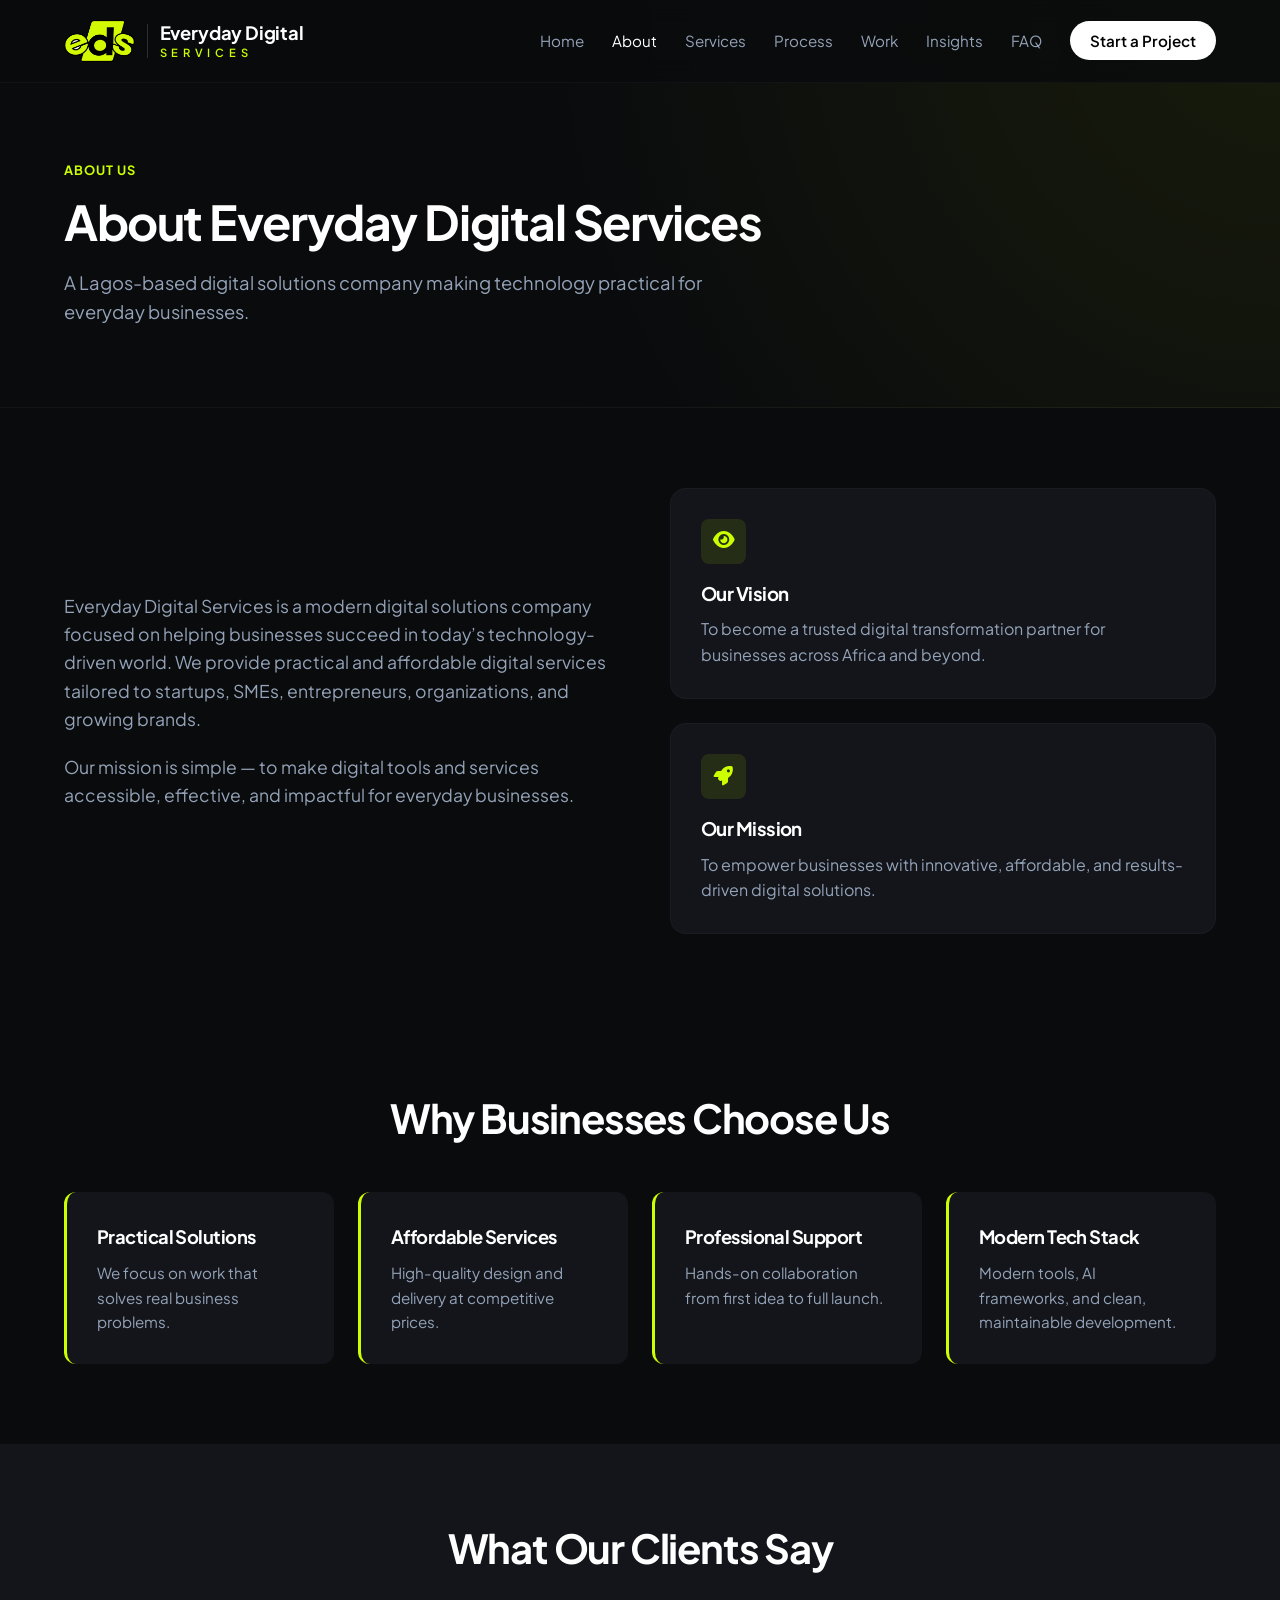
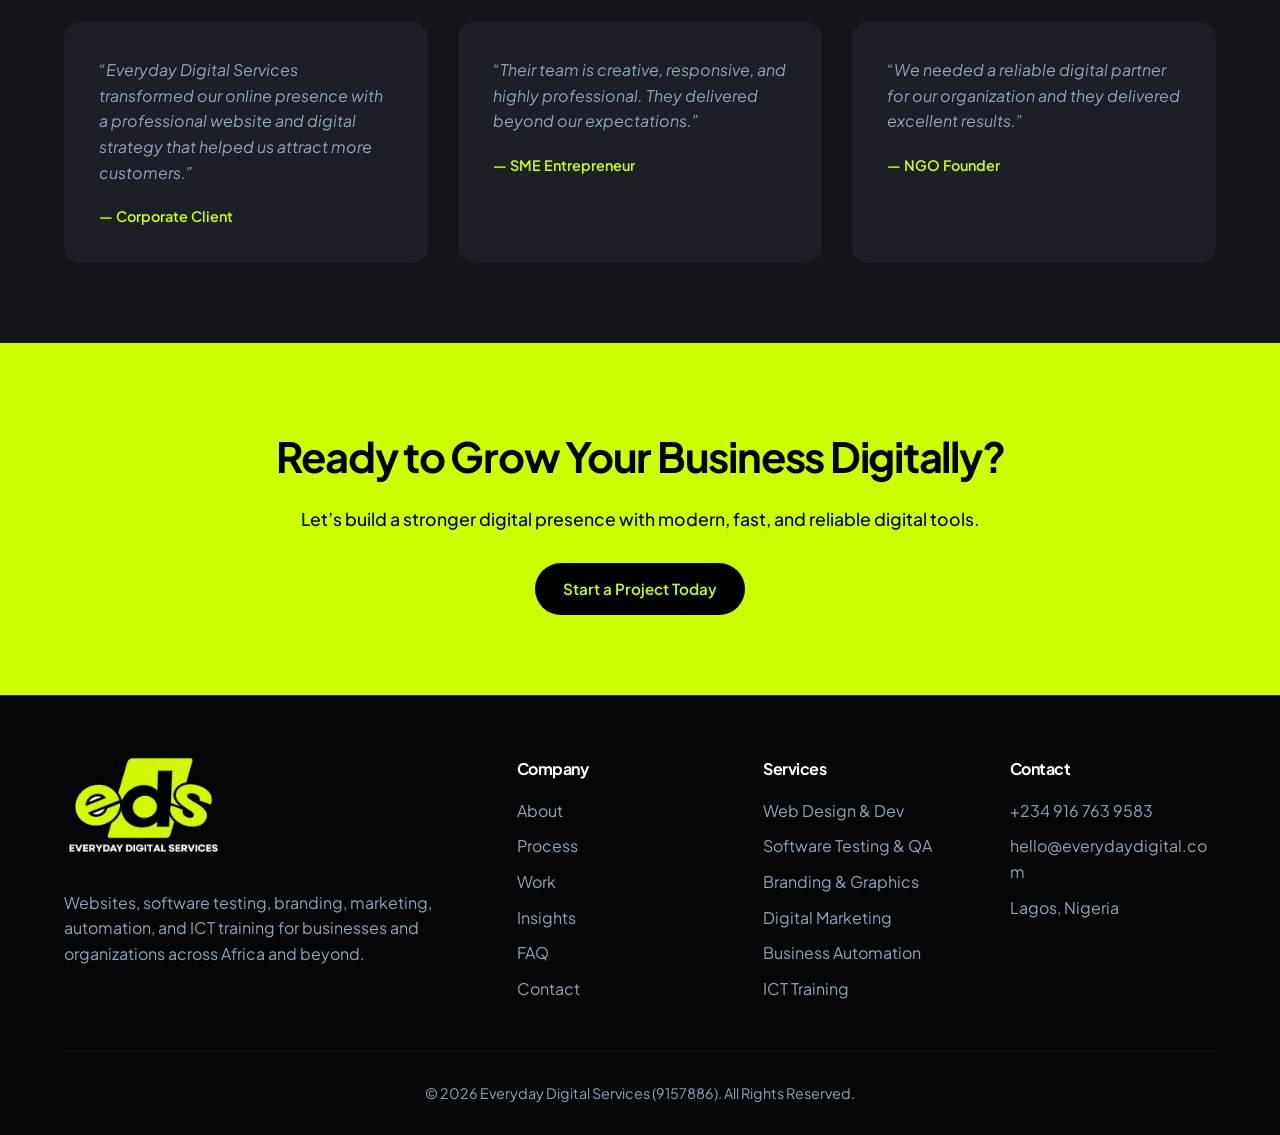
==== about.html @ 7a2f2440 "refactored admin dashboard with enhanced content management features, improved UI elements, and remo" ====
<!DOCTYPE html>
<html lang="en">
<head>
    <meta charset="UTF-8">
    <meta name="viewport" content="width=device-width, initial-scale=1.0">
    <title>About | Everyday Digital Services</title>
    <meta name="description" content="Everyday Digital Services helps businesses in Lagos and beyond with websites, branding, digital marketing, automation, software testing, and ICT training.">
    <link rel="icon" type="image/png" href="images/favicon.png">
    <link rel="apple-touch-icon" href="images/apple-touch-icon.png">
    <meta property="og:type" content="website">
    <meta property="og:site_name" content="Everyday Digital Services">
    <meta property="og:title" content="About | Everyday Digital Services">
    <meta property="og:description" content="Everyday Digital Services helps businesses in Lagos and beyond with websites, branding, digital marketing, automation, software testing, and ICT training.">
    <meta property="og:url" content="https://everydaydigital.ng/about.html">
    <meta property="og:image" content="https://everydaydigital.ng/images/og-image.png">
    <meta property="og:image:width" content="1200">
    <meta property="og:image:height" content="630">
    <meta name="twitter:card" content="summary_large_image">
    <link rel="stylesheet" href="style.css">
    <link rel="stylesheet" href="https://cdnjs.cloudflare.com/ajax/libs/font-awesome/6.4.0/css/all.min.css">
    <link rel="preconnect" href="https://fonts.googleapis.com">
    <link rel="preconnect" href="https://fonts.gstatic.com" crossorigin>
    <link href="https://fonts.googleapis.com/css2?family=Plus+Jakarta+Sans:wght@300;400;500;600;700&display=swap" rel="stylesheet">
</head>
<body data-page="about">
    <a class="skip-link" href="#main">Skip to content</a>
    <header id="site-header"></header>
    <main id="main" tabindex="-1">
        <noscript><p class="noscript">This site needs JavaScript to display its content.</p></noscript>
    </main>
    <footer id="site-footer"></footer>

    <script src="content.js"></script>
    <script src="store.js"></script>
    <script src="site.js"></script>
</body>
</html>
---- style.css ----
/* Core Styling Rules */
:root {
    --bg-dark: #0a0b0d;
    --bg-surface: #13151a;
    --bg-card: #1c1f26;
    --accent: #ccff00; /* Vibrant Neon-Lime from references */
    --accent-hover: #b2df00;
    --text-main: #ffffff;
    --text-muted: #94a3b8;
    --border: #2e3440;
    --font-stack: 'Plus Jakarta Sans', sans-serif;
}

* {
    margin: 0;
    padding: 0;
    box-sizing: border-box;
    scroll-behavior: smooth;
}

body {
    background-color: var(--bg-dark);
    color: var(--text-main);
    font-family: var(--font-stack);
    overflow-x: hidden;
    line-height: 1.6;
}

.container {
    width: 90%;
    max-width: 1200px;
    margin: 0 auto;
    padding: 80px 0;
}

/* Typography elements */
h1, h2, h3, h4 {
    font-weight: 700;
    letter-spacing: -0.03em;
}

.text-gradient {
    color: var(--accent);
}

.text-accent {
    color: var(--accent);
}

/* Global Buttons styling */
.btn {
    display: inline-block;
    padding: 14px 28px;
    border-radius: 50px;
    font-weight: 600;
    text-decoration: none;
    transition: all 0.3s ease;
    cursor: pointer;
    font-size: 0.95rem;
}

.btn-primary {
    background-color: var(--accent);
    color: #000;
}

.btn-primary:hover {
    background-color: var(--accent-hover);
    transform: translateY(-2px);
}

.btn-secondary {
    background-color: transparent;
    color: var(--text-main);
    border: 1px solid var(--border);
}

.btn-secondary:hover {
    background-color: rgba(255, 255, 255, 0.05);
    border-color: var(--text-main);
}

.full-width {
    width: 100%;
}

/* Nav Menu styles */
.navbar {
    position: fixed;
    top: 0;
    width: 100%;
    background-color: rgba(10, 11, 13, 0.85);
    backdrop-filter: blur(12px);
    z-index: 1000;
    border-bottom: 1px solid rgba(255, 255, 255, 0.03);
}

.nav-container {
    display: flex;
    justify-content: space-between;
    align-items: center;
    max-width: 1200px;
    width: 90%;
    margin: 0 auto;
    padding: 20px 0;
}

.logo {
    display: inline-flex;
    align-items: center;
    gap: 12px;
    color: var(--text-main);
    text-decoration: none;
}

.logo img {
    display: block;
    height: 42px;
    width: auto;
}

.logo-text {
    display: flex;
    flex-direction: column;
    padding-left: 12px;
    border-left: 1px solid rgba(255, 255, 255, 0.15);
    line-height: 1;
    white-space: nowrap;
}

.logo-primary {
    font-size: 1.15rem;
    font-weight: 700;
    letter-spacing: -0.01em;
}

.logo-accent {
    margin-top: 5px;
    font-size: 0.7rem;
    font-weight: 600;
    letter-spacing: 0.42em;
    text-transform: uppercase;
    color: var(--accent);
}

.nav-links {
    display: flex;
    list-style: none;
    align-items: center;
    gap: 28px;
}

.nav-links a {
    color: var(--text-muted);
    text-decoration: none;
    font-size: 0.95rem;
    transition: color 0.3s ease;
}

.nav-links a:hover, .nav-links a.active {
    color: var(--text-main);
}

.nav-links a.nav-btn {
    background-color: #ffffff;
    color: #000;
    padding: 10px 20px;
    border-radius: 50px;
    font-weight: 600;
}

.nav-links a.nav-btn:hover,
.nav-links a.nav-btn.active {
    background-color: var(--accent);
    color: #000;
}

.skip-link {
    position: absolute;
    left: 16px;
    top: -60px;
    z-index: 2000;
    background: var(--accent);
    color: #000;
    padding: 10px 16px;
    border-radius: 8px;
    font-weight: 600;
    text-decoration: none;
}

.skip-link:focus {
    top: 16px;
}

main:focus {
    outline: none;
}

.noscript {
    padding: 160px 5% 80px;
    text-align: center;
    color: var(--text-muted);
}

.menu-toggle {
    display: none;
    background: none;
    border: none;
    padding: 8px;
    cursor: pointer;
}

.menu-toggle .bar {
    display: block;
    width: 25px;
    height: 3px;
    margin: 5px auto;
    background-color: var(--text-main);
    transition: transform 0.3s ease, opacity 0.3s ease;
}

.menu-toggle.is-active .bar:nth-child(1) {
    transform: translateY(8px) rotate(45deg);
}

.menu-toggle.is-active .bar:nth-child(2) {
    opacity: 0;
}

.menu-toggle.is-active .bar:nth-child(3) {
    transform: translateY(-8px) rotate(-45deg);
}

/* Hero UI Section Layout */
.hero-section {
    min-height: 100vh;
    display: flex;
    align-items: center;
    justify-content: center;
    text-align: center;
    padding-top: 100px;
    background: radial-gradient(circle at top right, rgba(204,255,0,0.07), transparent 50%);
}

.hero-container {
    max-width: 850px;
    width: 90%;
}

.hero-badge {
    background: rgba(204, 255, 0, 0.1);
    border: 1px solid rgba(204, 255, 0, 0.2);
    color: var(--accent);
    padding: 6px 16px;
    border-radius: 50px;
    display: inline-block;
    font-size: 0.85rem;
    margin-bottom: 24px;
    text-transform: uppercase;
    letter-spacing: 0.05em;
}

.hero-section h1 {
    font-size: 3.8rem;
    line-height: 1.1;
    margin-bottom: 24px;
}

.hero-section p {
    font-size: 1.2rem;
    color: var(--text-muted);
    margin-bottom: 40px;
}

.hero-ctas {
    display: flex;
    justify-content: center;
    gap: 16px;
}

/* Sections Global Layout headings */
.section-title {
    font-size: 2.5rem;
    margin-bottom: 20px;
    line-height: 1.2;
}

.section-desc {
    color: var(--text-muted);
    font-size: 1.1rem;
    margin-bottom: 20px;
}

.center-title {
    text-align: center;
    max-width: 600px;
    margin: 0 auto 50px auto;
}

/* About Layout grids */
.about-grid {
    display: grid;
    grid-template-columns: 1fr 1fr;
    gap: 60px;
    align-items: center;
}

.vision-mission-card {
    display: flex;
    flex-direction: column;
    gap: 24px;
}

.vm-box {
    background-color: var(--bg-surface);
    padding: 30px;
    border-radius: 16px;
    border: 1px solid rgba(255, 255, 255, 0.03);
}

.vm-box h3 {
    margin: 15px 0 8px 0;
}

.vm-box p {
    color: var(--text-muted);
}

.icon-wrap {
    width: 45px;
    height: 45px;
    background: rgba(204, 255, 0, 0.1);
    color: var(--accent);
    display: flex;
    align-items: center;
    justify-content: center;
    border-radius: 8px;
    font-size: 1.2rem;
}

/* Services Grid Architecture Styles */
.services-section {
    background-color: var(--bg-surface);
}

.services-grid {
    display: grid;
    grid-template-columns: repeat(auto-fit, minmax(340px, 1fr));
    gap: 30px;
}

.service-card {
    background-color: var(--bg-card);
    padding: 40px;
    border-radius: 20px;
    border: 1px solid rgba(255, 255, 255, 0.02);
    transition: transform 0.3s ease, border-color 0.3s ease;
    position: relative;
    overflow: hidden;
}

.service-card:hover {
    transform: translateY(-5px);
    border-color: rgba(204, 255, 0, 0.3);
}

.service-card.highlight {
    border: 1px solid rgba(204, 255, 0, 0.4);
    background: linear-gradient(145deg, var(--bg-card), rgba(204, 255, 0, 0.02));
}

.badge {
    position: absolute;
    top: 20px;
    right: 20px;
    background-color: var(--accent);
    color: #000;
    padding: 4px 12px;
    font-size: 0.75rem;
    font-weight: 700;
    border-radius: 50px;
    text-transform: uppercase;
}

.service-icon {
    font-size: 2.2rem;
    color: var(--accent);
    margin-bottom: 24px;
}

.service-card h3 {
    font-size: 1.4rem;
    margin-bottom: 15px;
}

.service-card.highlight h3 {
    padding-right: 90px;
}

.service-card h3 a,
.project-card h3 a,
.insight-card h3 a {
    color: inherit;
    text-decoration: none;
}

.service-card h3 a:hover,
.project-card h3 a:hover,
.insight-card h3 a:hover {
    color: var(--accent);
}

.service-card .service-list {
    margin-bottom: 24px;
}

.service-card p {
    color: var(--text-muted);
    margin-bottom: 24px;
}

.service-list {
    list-style: none;
}

.service-list li {
    margin-bottom: 10px;
    font-size: 0.9rem;
    display: flex;
    align-items: center;
    gap: 10px;
}

.service-list li i {
    color: var(--accent);
}

/* Why and Roadmap steps styling grids */
.why-grid {
    display: grid;
    grid-template-columns: repeat(auto-fit, minmax(240px, 1fr));
    gap: 24px;
}

.why-card {
    background-color: var(--bg-surface);
    padding: 30px;
    border-radius: 12px;
    border-left: 3px solid var(--accent);
}

.why-card h4 {
    margin-bottom: 10px;
    font-size: 1.15rem;
}

.why-card p {
    color: var(--text-muted);
    font-size: 0.95rem;
}

.process-timeline {
    display: grid;
    grid-template-columns: repeat(auto-fit, minmax(220px, 1fr));
    gap: 30px;
}

.step-card {
    position: relative;
    padding-top: 30px;
}

.step-num {
    font-size: 3rem;
    font-weight: 800;
    color: rgba(255, 255, 255, 0.05);
    position: absolute;
    top: -15px;
    left: 0;
}

.step-card h3 {
    margin-bottom: 10px;
    position: relative;
    z-index: 2;
}

.step-card p {
    color: var(--text-muted);
}

/* Testimonials dynamic setup cards */
.testimonials-section {
    background-color: var(--bg-surface);
}

.testimonials-grid {
    display: grid;
    grid-template-columns: repeat(auto-fit, minmax(300px, 1fr));
    gap: 30px;
}

.test-card {
    background-color: var(--bg-card);
    padding: 35px;
    border-radius: 16px;
}

.test-card p {
    font-style: italic;
    color: var(--text-muted);
    margin-bottom: 20px;
}

.test-card figcaption {
    color: var(--accent);
    font-weight: 600;
    font-size: 0.9rem;
}

/* FAQ UI structure setup rules */
.faq-wrapper {
    max-width: 700px;
    margin: 0 auto;
}

.faq-item {
    border-bottom: 1px solid var(--border);
    padding: 20px 0;
}

.faq-question {
    display: flex;
    justify-content: space-between;
    align-items: center;
    gap: 16px;
    width: 100%;
    padding: 0;
    background: none;
    border: none;
    color: inherit;
    font: inherit;
    font-weight: 600;
    font-size: 1.1rem;
    text-align: left;
    cursor: pointer;
}

.faq-answer {
    max-height: 0;
    overflow: hidden;
    transition: max-height 0.3s ease;
}

.faq-answer p {
    padding-top: 15px;
    color: var(--text-muted);
}

.faq-item.active .faq-answer {
    max-height: 40rem;
}

.faq-item.active .faq-question i {
    transform: rotate(180deg);
}

/* Dynamic Action Section Banner Layouts */
.cta-banner {
    background-color: var(--accent);
    color: #000;
    padding: 80px 20px;
    text-align: center;
}

.cta-banner h2 {
    font-size: 2.6rem;
    margin-bottom: 15px;
}

.cta-banner p {
    font-size: 1.1rem;
    margin-bottom: 30px;
    font-weight: 500;
}

.cta-banner .btn-primary {
    background-color: #000;
    color: var(--accent);
}

.cta-banner .btn-primary:hover {
    background-color: #1a1a1a;
}

/* Contact Module Forms Section elements rules */
.contact-grid {
    display: grid;
    grid-template-columns: 1fr 1.2fr;
    gap: 60px;
    align-items: center;
}

.info-links {
    margin: 30px 0;
}

.info-links p {
    margin-bottom: 15px;
    display: flex;
    align-items: center;
    gap: 12px;
}

.info-links a {
    color: inherit;
    text-decoration: none;
}

.info-links a:hover {
    color: var(--accent);
}

.social-icons {
    display: flex;
    gap: 16px;
}

.social-icons a {
    color: var(--text-muted);
    font-size: 1.3rem;
    transition: color 0.3s;
}

.social-icons a:hover {
    color: var(--accent);
}

.contact-form-container {
    background-color: var(--bg-surface);
    padding: 40px;
    border-radius: 20px;
    border: 1px solid rgba(255,255,255,0.03);
}

.contact-form label {
    display: block;
    margin-bottom: 8px;
    font-size: 0.85rem;
    font-weight: 600;
    color: var(--text-muted);
}

.form-status {
    margin: 0 0 16px;
    font-size: 0.95rem;
}

.form-status.success {
    color: var(--accent);
}

.form-status.error {
    color: #ff4a4a;
}

.contact-form input, .contact-form select, .contact-form textarea {
    width: 100%;
    padding: 14px;
    background-color: var(--bg-card);
    border: 1px solid var(--border);
    border-radius: 8px;
    color: white;
    margin-bottom: 20px;
    font-family: inherit;
    font-size: 0.95rem;
}

.contact-form input:focus, .contact-form select:focus, .contact-form textarea:focus {
    outline: none;
    border-color: var(--accent);
}

/* Footer Section architectural styling */
footer {
    background-color: #050608;
    border-top: 1px solid var(--border);
    padding: 60px 0 30px 0;
}

.footer-grid {
    display: grid;
    grid-template-columns: 2fr 1fr 1fr 1fr;
    gap: 40px;
    padding: 0 0 40px;
    border-bottom: 1px solid rgba(255,255,255,0.05);
}

.footer-grid h4 {
    margin-bottom: 16px;
}

.footer-social {
    margin-top: 20px;
}

.footer-grid p {
    color: var(--text-muted);
    max-width: 400px;
    margin-top: 15px;
}

.footer-logo {
    display: inline-block;
    margin-bottom: 16px;
}

.footer-logo img {
    display: block;
    height: 96px;
    width: auto;
}


.footer-links {
    list-style: none;
}

.footer-links li {
    margin-bottom: 10px;
    color: var(--text-muted);
    overflow-wrap: anywhere;
}

.footer-links a {
    color: var(--text-muted);
    text-decoration: none;
    transition: color 0.3s;
}

.footer-links a:hover {
    color: var(--accent);
}

.footer-bottom {
    text-align: center;
    padding-top: 30px;
    color: var(--text-muted);
    font-size: 0.9rem;
}

/* Interior pages */
.page-hero {
    padding: 160px 0 40px;
    background: radial-gradient(circle at top right, rgba(204,255,0,0.07), transparent 55%);
    border-bottom: 1px solid rgba(255, 255, 255, 0.04);
}

.page-hero .container {
    padding: 0 0 40px;
}

.page-hero h1 {
    font-size: 3rem;
    line-height: 1.15;
    max-width: 820px;
    margin-bottom: 18px;
}

.eyebrow {
    color: var(--accent);
    text-transform: uppercase;
    letter-spacing: 0.08em;
    font-size: 0.8rem;
    font-weight: 700;
    margin-bottom: 14px;
}

.page-intro {
    color: var(--text-muted);
    font-size: 1.15rem;
    max-width: 700px;
}

.page-hero .pill-row {
    margin-top: 24px;
}

.hero-inline-badge {
    position: static;
    display: inline-block;
    margin-top: 20px;
}

.article-meta {
    margin-top: 12px;
}

.section-actions {
    margin-top: 40px;
    text-align: center;
}

.text-link {
    color: var(--accent);
    text-decoration: none;
    font-weight: 600;
    font-size: 0.95rem;
    display: inline-flex;
    align-items: center;
    gap: 8px;
}

.text-link:hover {
    text-decoration: underline;
}

.card-grid {
    display: grid;
    grid-template-columns: repeat(auto-fill, minmax(300px, 1fr));
    gap: 28px;
}

.project-card,
.insight-card {
    background-color: var(--bg-card);
    border: 1px solid rgba(255, 255, 255, 0.03);
    border-radius: 18px;
    padding: 30px;
    display: flex;
    flex-direction: column;
    gap: 14px;
    transition: transform 0.3s ease, border-color 0.3s ease;
}

.project-card:hover,
.insight-card:hover {
    transform: translateY(-4px);
    border-color: rgba(204, 255, 0, 0.3);
}

.project-card[hidden] {
    display: none;
}

.project-card h3,
.insight-card h3 {
    font-size: 1.25rem;
    line-height: 1.3;
}

.project-card p,
.insight-card p {
    color: var(--text-muted);
}

.project-card .text-link,
.insight-card .text-link {
    margin-top: auto;
}

.pill-row {
    display: flex;
    flex-wrap: wrap;
    gap: 8px;
}

.service-pill,
.sample-pill {
    font-size: 0.75rem;
    font-weight: 600;
    padding: 4px 12px;
    border-radius: 50px;
    text-decoration: none;
}

.service-pill {
    background: rgba(204, 255, 0, 0.1);
    color: var(--accent);
    border: 1px solid rgba(204, 255, 0, 0.25);
}

.service-pill:hover {
    background: rgba(204, 255, 0, 0.18);
}

.sample-pill {
    color: var(--text-muted);
    border: 1px dashed var(--border);
}

.tag-row {
    display: flex;
    flex-wrap: wrap;
    gap: 8px;
}

.tag {
    font-size: 0.8rem;
    color: var(--text-muted);
    background: rgba(255, 255, 255, 0.04);
    padding: 4px 10px;
    border-radius: 6px;
}

.meta {
    color: var(--text-muted);
    font-size: 0.85rem;
}

.work-section,
.related-section {
    background-color: var(--bg-surface);
}

.filter-bar {
    display: flex;
    flex-wrap: wrap;
    gap: 10px;
    margin-bottom: 36px;
}

.filter-btn {
    background: transparent;
    color: var(--text-muted);
    border: 1px solid var(--border);
    border-radius: 50px;
    padding: 8px 18px;
    font: inherit;
    font-size: 0.9rem;
    cursor: pointer;
    transition: all 0.2s ease;
}

.filter-btn:hover {
    color: var(--text-main);
    border-color: var(--text-muted);
}

.filter-btn.active {
    background: var(--accent);
    border-color: var(--accent);
    color: #000;
    font-weight: 600;
}

.detail-grid {
    display: grid;
    grid-template-columns: minmax(0, 2fr) minmax(260px, 1fr);
    gap: 60px;
    align-items: start;
}

.detail-main h2 {
    font-size: 1.6rem;
    margin: 36px 0 14px;
}

.detail-main h2:first-child,
.detail-main .service-icon + h2 {
    margin-top: 0;
}

.detail-main > p {
    color: var(--text-muted);
    font-size: 1.05rem;
}

.detail-main .service-list li {
    font-size: 1rem;
}

.detail-main .tag-row {
    margin-top: 32px;
}

.article-body p {
    color: #cbd5e1;
    font-size: 1.1rem;
    line-height: 1.8;
    margin-bottom: 22px;
}

.detail-aside {
    display: flex;
    flex-direction: column;
    gap: 20px;
    position: sticky;
    top: 110px;
}

.aside-card {
    background-color: var(--bg-surface);
    border: 1px solid var(--border);
    border-radius: 16px;
    padding: 26px;
}

.aside-card h3 {
    font-size: 1.15rem;
    margin-bottom: 10px;
}

.aside-card p {
    color: var(--text-muted);
    margin-bottom: 18px;
    font-size: 0.95rem;
}

.aside-secondary {
    margin-top: 16px;
}

.aside-links {
    list-style: none;
}

.aside-links li {
    margin-bottom: 10px;
}

.aside-links a {
    color: var(--text-muted);
    text-decoration: none;
}

.aside-links a:hover {
    color: var(--accent);
}

.empty-note {
    color: var(--text-muted);
    text-align: center;
}

.not-found {
    min-height: 70vh;
    border-bottom: none;
}

.not-found .btn {
    margin-top: 28px;
}

/* Media Responsive Queries adjustments layout rules */
@media (max-width: 1100px) {
    .nav-links {
        display: none;
        flex-direction: column;
        align-items: flex-start;
        gap: 18px;
        position: absolute;
        top: 100%;
        left: 0;
        width: 100%;
        background-color: var(--bg-dark);
        padding: 24px 5%;
        border-bottom: 1px solid var(--border);
    }
    .nav-links.active { display: flex; }
    .menu-toggle { display: block; }
}

@media (max-width: 992px) {
    .hero-section h1 { font-size: 2.8rem; }
    .page-hero h1 { font-size: 2.4rem; }
    .about-grid, .contact-grid { grid-template-columns: 1fr; gap: 40px; }
    .detail-grid { grid-template-columns: 1fr; gap: 40px; }
    .detail-aside { position: static; }
    .footer-grid { grid-template-columns: 1fr 1fr; }
}

@media (max-width: 768px) {
    .hero-ctas { flex-direction: column; }
    .hero-section h1 { font-size: 2.3rem; }
    .section-title { font-size: 2rem; }
    .page-hero { padding-top: 130px; }
    .page-hero h1 { font-size: 2rem; }
    .services-grid { grid-template-columns: 1fr; }
    .service-card { padding: 30px; }
    .card-grid { grid-template-columns: 1fr; }
    .contact-form-container { padding: 28px; }
    .cta-banner h2 { font-size: 2rem; }
    .footer-grid { grid-template-columns: 1fr; }
}
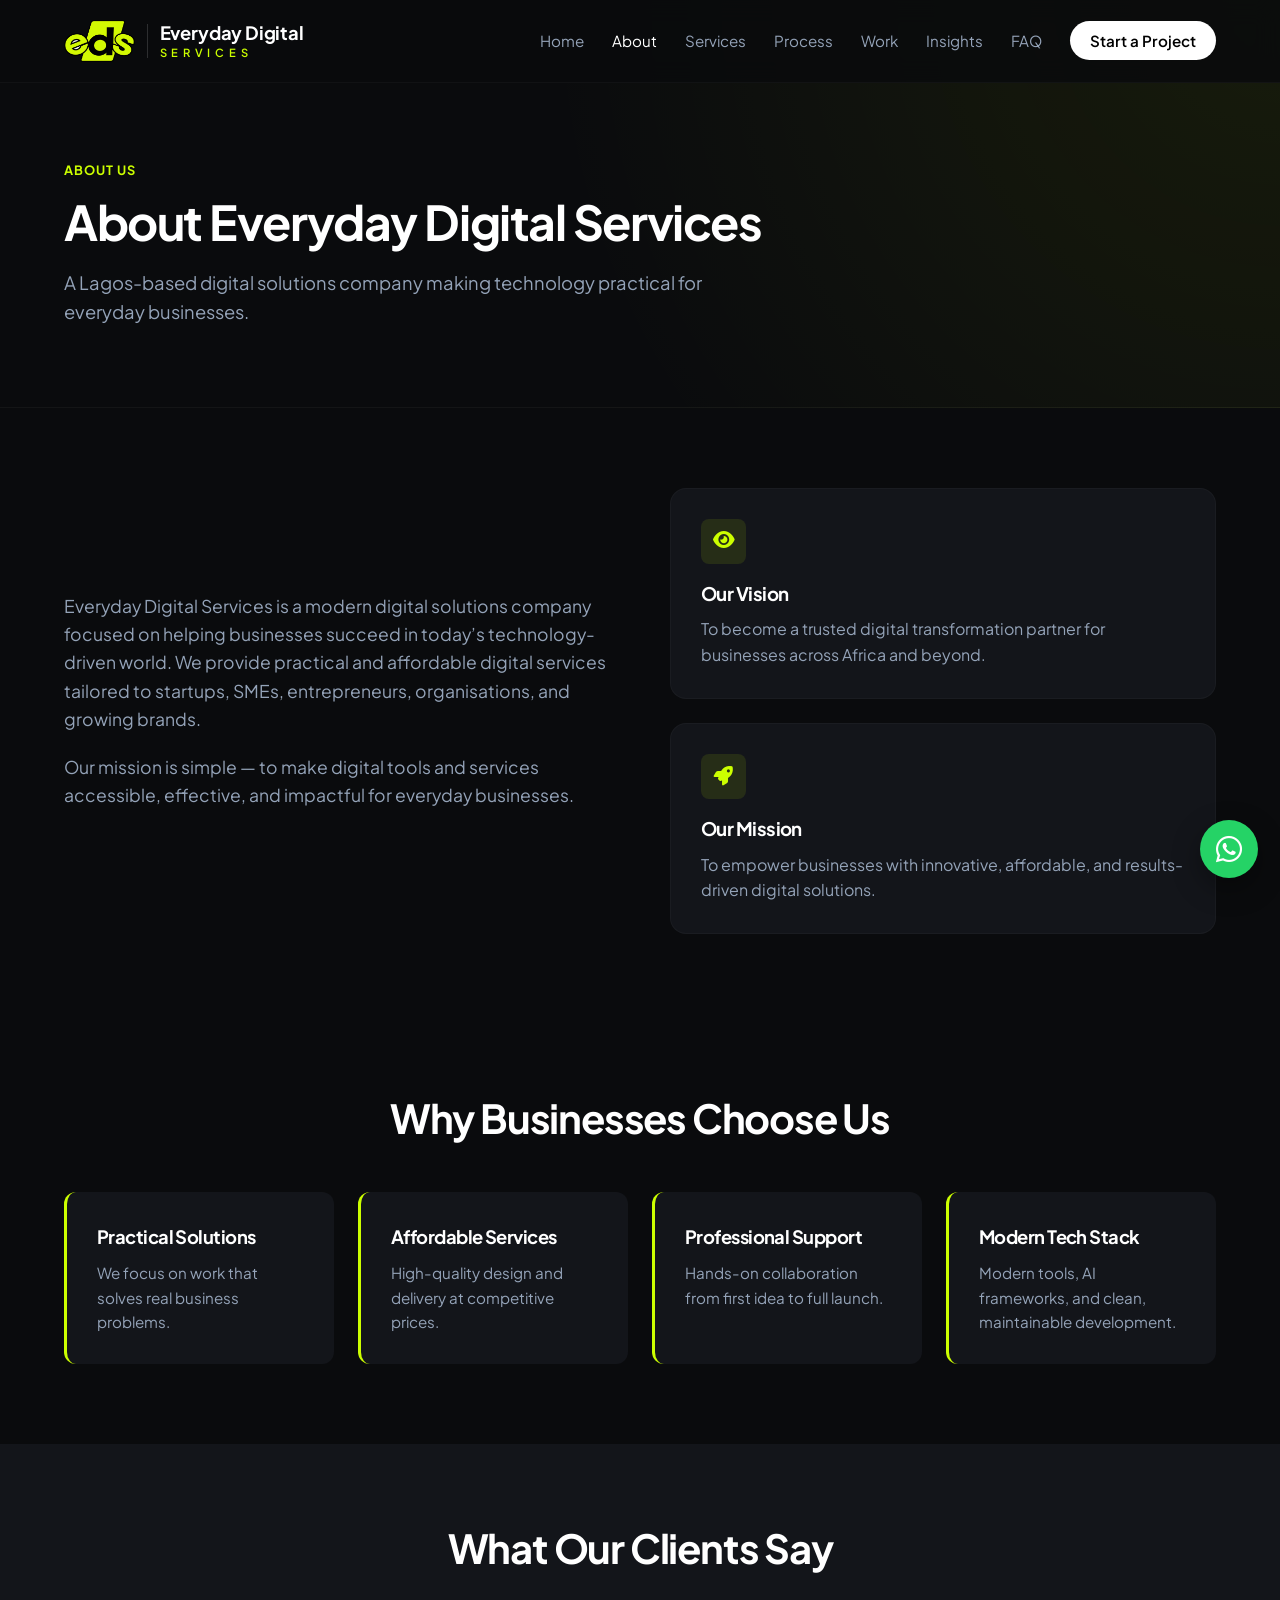
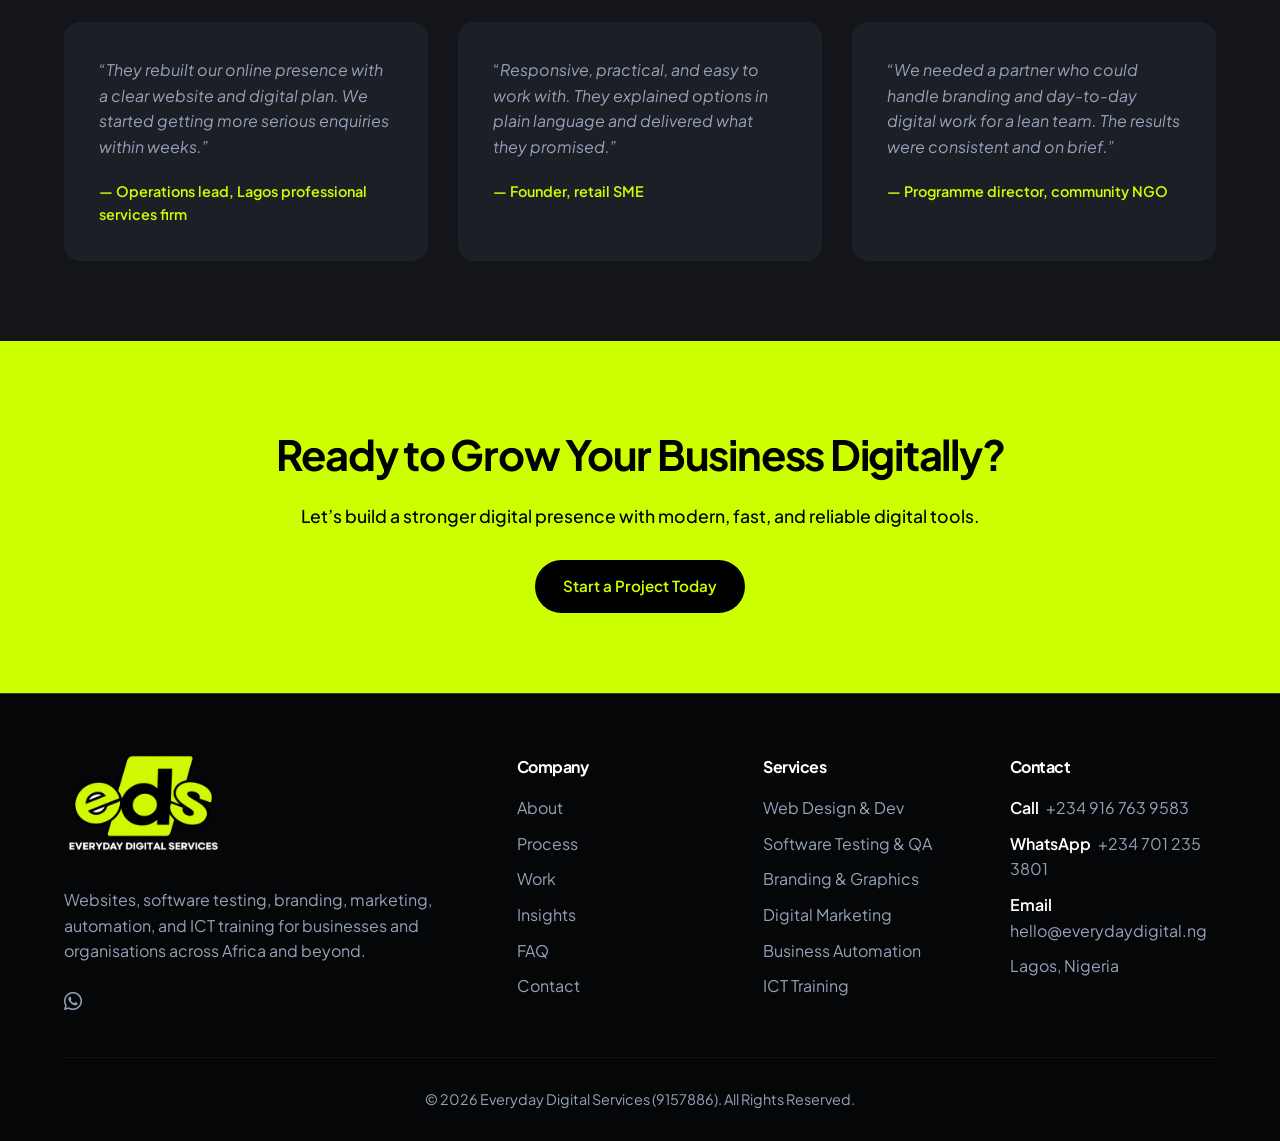
==== commit 05245062: "updated site content with improved descriptions, added WhatsApp contact options, and refined admin d" ====
--- a/about.html
+++ b/about.html
@@ -1,16 +1,16 @@
 <!DOCTYPE html>
-<html lang="en">
+<html lang="en-GB">
 <head>
     <meta charset="UTF-8">
     <meta name="viewport" content="width=device-width, initial-scale=1.0">
     <title>About | Everyday Digital Services</title>
-    <meta name="description" content="Everyday Digital Services helps businesses in Lagos and beyond with websites, branding, digital marketing, automation, software testing, and ICT training.">
+    <meta name="description" content="Learn about Everyday Digital Services — a Lagos-based digital solutions company making technology practical for everyday businesses.">
     <link rel="icon" type="image/png" href="images/favicon.png">
     <link rel="apple-touch-icon" href="images/apple-touch-icon.png">
     <meta property="og:type" content="website">
     <meta property="og:site_name" content="Everyday Digital Services">
     <meta property="og:title" content="About | Everyday Digital Services">
-    <meta property="og:description" content="Everyday Digital Services helps businesses in Lagos and beyond with websites, branding, digital marketing, automation, software testing, and ICT training.">
+    <meta property="og:description" content="Learn about Everyday Digital Services — a Lagos-based digital solutions company making technology practical for everyday businesses.">
     <meta property="og:url" content="https://everydaydigital.ng/about.html">
     <meta property="og:image" content="https://everydaydigital.ng/images/og-image.png">
     <meta property="og:image:width" content="1200">
--- a/style.css
+++ b/style.css
@@ -621,6 +621,18 @@
     color: var(--accent);
 }
 
+.contact-label {
+    font-weight: 600;
+    color: var(--text-main);
+    margin-right: 4px;
+}
+
+.form-note {
+    margin: 0 0 14px;
+    font-size: 0.9rem;
+    color: var(--text-muted);
+}
+
 .social-icons {
     display: flex;
     gap: 16px;
@@ -865,16 +877,12 @@
     gap: 8px;
 }
 
-.service-pill,
-.sample-pill {
+.service-pill {
     font-size: 0.75rem;
     font-weight: 600;
     padding: 4px 12px;
     border-radius: 50px;
     text-decoration: none;
-}
-
-.service-pill {
     background: rgba(204, 255, 0, 0.1);
     color: var(--accent);
     border: 1px solid rgba(204, 255, 0, 0.25);
@@ -882,11 +890,6 @@
 
 .service-pill:hover {
     background: rgba(204, 255, 0, 0.18);
-}
-
-.sample-pill {
-    color: var(--text-muted);
-    border: 1px dashed var(--border);
 }
 
 .tag-row {
@@ -1040,6 +1043,44 @@
 
 .not-found .btn {
     margin-top: 28px;
+}
+
+.whatsapp-float {
+    position: fixed;
+    right: 22px;
+    bottom: 22px;
+    z-index: 1100;
+    display: inline-flex;
+    align-items: center;
+    justify-content: center;
+    width: 58px;
+    height: 58px;
+    border-radius: 50%;
+    background: #25d366;
+    color: #fff;
+    font-size: 1.85rem;
+    text-decoration: none;
+    box-shadow: 0 10px 28px rgba(0, 0, 0, 0.35);
+    transition: transform 0.2s ease, box-shadow 0.2s ease, background-color 0.2s ease;
+    animation: whatsapp-pulse 2.4s ease-in-out infinite;
+}
+
+.whatsapp-float:hover {
+    background: #1ebe57;
+    color: #fff;
+    transform: translateY(-2px) scale(1.04);
+    box-shadow: 0 14px 32px rgba(0, 0, 0, 0.4);
+    animation: none;
+}
+
+.whatsapp-float:focus-visible {
+    outline: 2px solid var(--accent);
+    outline-offset: 3px;
+}
+
+@keyframes whatsapp-pulse {
+    0%, 100% { box-shadow: 0 10px 28px rgba(0, 0, 0, 0.35), 0 0 0 0 rgba(37, 211, 102, 0.45); }
+    50% { box-shadow: 0 10px 28px rgba(0, 0, 0, 0.35), 0 0 0 12px rgba(37, 211, 102, 0); }
 }
 
 /* Media Responsive Queries adjustments layout rules */
@@ -1076,6 +1117,13 @@
     .section-title { font-size: 2rem; }
     .page-hero { padding-top: 130px; }
     .page-hero h1 { font-size: 2rem; }
+    .whatsapp-float {
+        right: 16px;
+        bottom: 16px;
+        width: 52px;
+        height: 52px;
+        font-size: 1.65rem;
+    }
     .services-grid { grid-template-columns: 1fr; }
     .service-card { padding: 30px; }
     .card-grid { grid-template-columns: 1fr; }
